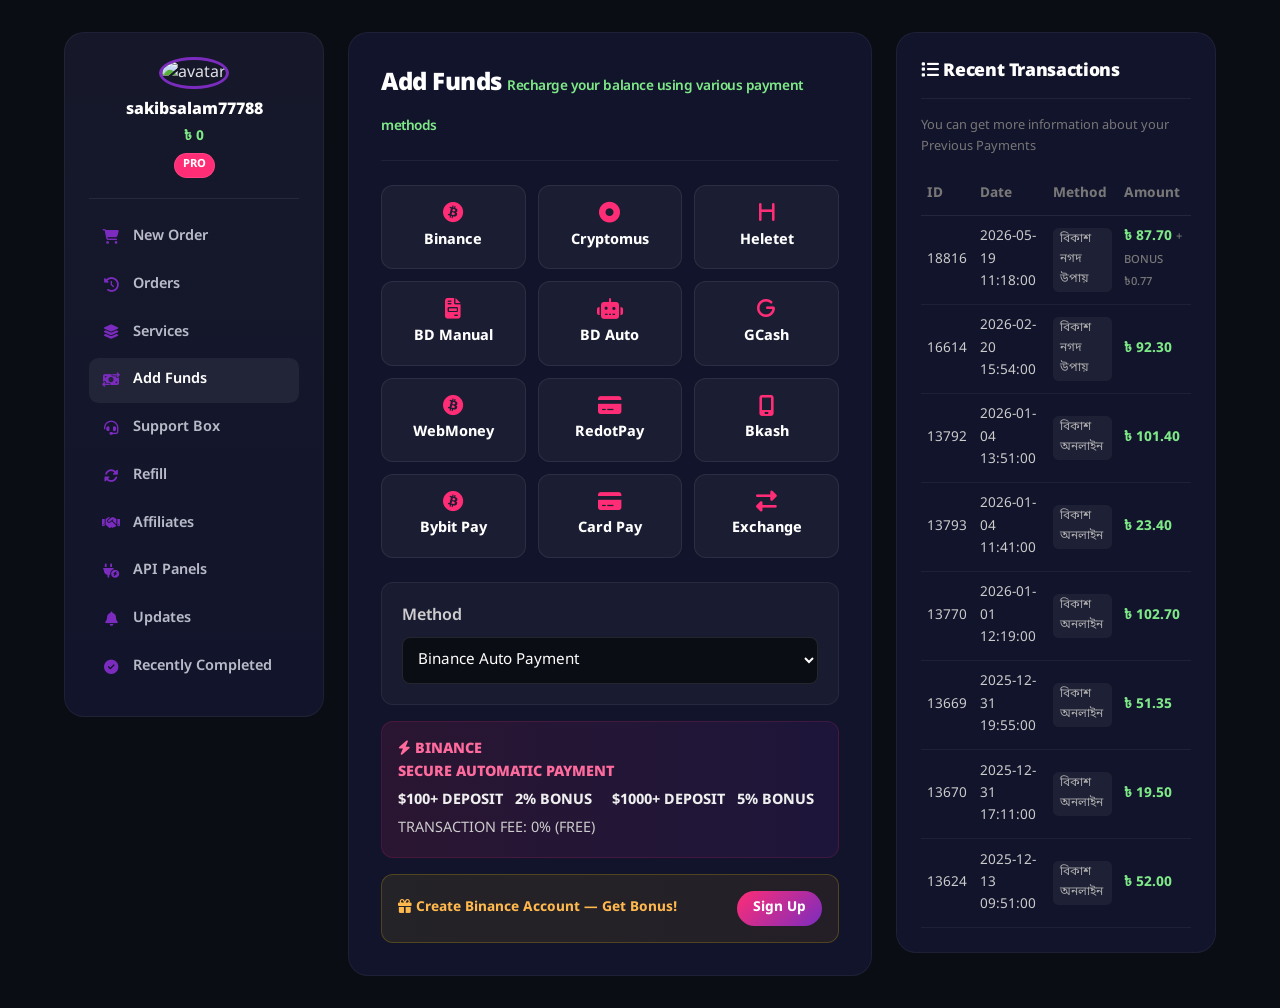
==== add-funds.html @ 5276c5ed "Add files via upload" ====
<!DOCTYPE html>
<html lang="bn">
<head>
<meta charset="UTF-8">
<meta name="viewport" content="width=device-width, initial-scale=1.0">
<title>Add Funds — সোশ্যাল বুস্ট</title>
<link rel="stylesheet" href="style.css">
<link href="https://fonts.googleapis.com/css2?family=Noto+Sans+Bengali:wght@300;400;600;800;900&family=Inter:wght@300;500;700;900&display=swap" rel="stylesheet">
<link rel="stylesheet" href="https://cdnjs.cloudflare.com/ajax/libs/font-awesome/6.5.1/css/all.min.css">
<style>
.dashboard-layout { display: grid; grid-template-columns: 260px 1fr 320px; gap: 1.5rem; max-width: 1400px; margin: 0 auto; padding: 2rem 5%; background: #0b0d14; min-height: 100vh; color: #e0e0e8; font-family: 'Noto Sans Bengali', 'Inter', sans-serif; }
.sidebar { background: linear-gradient(180deg, #16182a, #12142b); border-radius: 1.25rem; padding: 1.5rem; border: 1px solid rgba(255,255,255,0.05); height: fit-content; }
.profile-card { text-align: center; padding-bottom: 1.25rem; border-bottom: 1px solid rgba(255,255,255,0.08); margin-bottom: 1rem; }
.profile-card img { width: 72px; height: 72px; border-radius: 50%; border: 3px solid #7b2cbf; object-fit: cover; margin-bottom: 0.5rem; }
.profile-card h3 { font-weight: 800; color: #fff; margin-bottom: 0.15rem; font-size: 1rem; }
.profile-card .balance { color: #7ee787; font-weight: 700; font-size: 0.85rem; }
.profile-card .badge { display: inline-block; background: #ff2d75; color: #fff; font-size: 0.7rem; padding: 0.15rem 0.5rem; border-radius: 999px; font-weight: 700; margin-top: 0.25rem; }
.sidebar nav ul { list-style: none; }
.sidebar nav li { margin-bottom: 0.2rem; }
.sidebar nav a { display: flex; align-items: center; gap: 0.75rem; padding: 0.65rem 0.75rem; color: #b8bac8; text-decoration: none; border-radius: 0.6rem; font-weight: 600; font-size: 0.9rem; transition: background 0.2s, color 0.2s; }
.sidebar nav a:hover, .sidebar nav a.active { background: rgba(255,255,255,0.06); color: #fff; }
.sidebar nav a i { width: 20px; text-align: center; color: #7b2cbf; }
.main-area { background: #12142b; border-radius: 1.25rem; padding: 2rem; border: 1px solid rgba(255,255,255,0.05); }
.main-area header { display: flex; align-items: center; justify-content: space-between; margin-bottom: 1.5rem; border-bottom: 1px solid rgba(255,255,255,0.06); padding-bottom: 1rem; }
.main-area header h1 { font-size: 1.5rem; font-weight: 900; color: #fff; letter-spacing: -0.02em; }
.main-area header span { color: #7ee787; font-size: 0.85rem; font-weight: 600; }
.pay-grid { display: grid; grid-template-columns: repeat(auto-fit, minmax(140px, 1fr)); gap: 0.75rem; }
.pay-btn { background: rgba(255,255,255,0.04); border: 1px solid rgba(255,255,255,0.08); border-radius: 0.75rem; padding: 1rem; text-align: center; color: #fff; text-decoration: none; font-weight: 700; font-size: 0.9rem; transition: background 0.15s, transform 0.15s; }
.pay-btn:hover { background: rgba(255,255,255,0.1); transform: translateY(-2px); border-color: rgba(255,255,255,0.15); }
.pay-btn i { font-size: 1.3rem; display: block; margin-bottom: 0.35rem; color: #ff2d75; }
.method-box { margin-top: 1.5rem; background: rgba(255,255,255,0.03); border: 1px solid rgba(255,255,255,0.06); border-radius: 0.75rem; padding: 1.25rem; }
.method-box label { color: #ccc; font-weight: 600; display: block; margin-bottom: 0.5rem; }
.method-box select { width: 100%; padding: 0.7rem; border-radius: 0.5rem; background: #0b0d14; border: 1px solid rgba(255,255,255,0.1); color: #fff; font-family: inherit; font-size: 0.95rem; }
.instructions { margin-top: 1rem; padding: 1rem; background: linear-gradient(90deg, rgba(255,45,117,0.1), rgba(123,44,191,0.1)); border: 1px solid rgba(255,45,117,0.15); border-radius: 0.75rem; color: #eee; font-size: 0.9rem; }
.instructions h4 { color: #ff6b9d; font-weight: 800; margin-bottom: 0.25rem; }
.bonus-box { margin-top: 1rem; padding: 1rem; background: linear-gradient(90deg, rgba(255,215,0,0.08), rgba(255,165,0,0.08)); border: 1px solid rgba(255,215,0,0.2); border-radius: 0.75rem; display: flex; align-items: center; justify-content: space-between; }
.bonus-box span { color: #ffb84d; font-weight: 700; font-size: 0.85rem; }
.bonus-box a { color: #fff; text-decoration: none; font-weight: 700; font-size: 0.85rem; background: linear-gradient(135deg, #ff2d75, #7b2cbf); padding: 0.4rem 1rem; border-radius: 999px; }
.right-panel { background: #12142b; border-radius: 1.25rem; padding: 1.5rem; border: 1px solid rgba(255,255,255,0.05); height: fit-content; }
.right-panel h3 { font-size: 1.1rem; font-weight: 900; color: #fff; margin-bottom: 1rem; letter-spacing: -0.02em; border-bottom: 1px solid rgba(255,255,255,0.06); padding-bottom: 0.75rem; }
.tx-table { width: 100%; border-collapse: collapse; font-size: 0.85rem; color: #ccc; }
.tx-table th { text-align: left; padding: 0.6rem 0.4rem; color: #777; font-weight: 700; border-bottom: 1px solid rgba(255,255,255,0.08); }
.tx-table td { padding: 0.65rem 0.4rem; border-bottom: 1px solid rgba(255,255,255,0.05); }
.tx-table .amount { color: #7ee787; font-weight: 700; }
.tx-table .method-tag { display: inline-block; background: rgba(255,255,255,0.05); padding: 0.15rem 0.4rem; border-radius: 0.35rem; font-size: 0.75rem; color: #aaa; }
@media (max-width: 1100px) { .dashboard-layout { grid-template-columns: 1fr; } .right-panel { order: -1; } }
</style>
</head>
<body>

<div class="dashboard-layout">

  <!-- Sidebar -->
  <aside class="sidebar">
    <div class="profile-card">
      <img src="https://images.unsplash.com/photo-1535713875002-d1d0cf377fde?auto=format&fit=crop&w=200&q=80" alt="avatar">
      <h3>sakibsalam77788</h3>
      <div class="balance">৳ 0</div>
      <span class="badge">PRO</span>
    </div>
    <nav>
      <ul>
        <li><a href="#"><i class="fa-solid fa-cart-shopping"></i> New Order</a></li>
        <li><a href="#"><i class="fa-solid fa-clock-rotate-left"></i> Orders</a></li>
        <li><a href="#"><i class="fa-solid fa-layer-group"></i> Services</a></li>
        <li><a href="#" class="active"><i class="fa-solid fa-money-bill-transfer"></i> Add Funds</a></li>
        <li><a href="#"><i class="fa-solid fa-headset"></i> Support Box</a></li>
        <li><a href="#"><i class="fa-solid fa-rotate"></i> Refill</a></li>
        <li><a href="#"><i class="fa-solid fa-handshake"></i> Affiliates</a></li>
        <li><a href="#"><i class="fa-solid fa-plug-circle-bolt"></i> API Panels</a></li>
        <li><a href="#"><i class="fa-solid fa-bell"></i> Updates</a></li>
        <li><a href="#"><i class="fa-solid fa-check-circle"></i> Recently Completed</a></li>
      </ul>
    </nav>
  </aside>

  <!-- Main -->
  <main class="main-area">
    <header>
      <h1>Add Funds <span>Recharge your balance using various payment methods</span></h1>
    </header>

    <div class="pay-grid">
      <a href="#" class="pay-btn"><i class="fa-brands fa-bitcoin"></i> Binance</a>
      <a href="#" class="pay-btn"><i class="fa-solid fa-circle-dot"></i> Cryptomus</a>
      <a href="#" class="pay-btn"><i class="fa-solid fa-h"></i> Heletet</a>
      <a href="#" class="pay-btn"><i class="fa-solid fa-file-invoice"></i> BD Manual</a>
      <a href="#" class="pay-btn"><i class="fa-solid fa-robot"></i> BD Auto</a>
      <a href="#" class="pay-btn"><i class="fa-solid fa-g"></i> GCash</a>
      <a href="#" class="pay-btn"><i class="fa-brands fa-bitcoin"></i> WebMoney</a>
      <a href="#" class="pay-btn"><i class="fa-solid fa-credit-card"></i> RedotPay</a>
      <a href="#" class="pay-btn"><i class="fa-solid fa-mobile-screen"></i> Bkash</a>
      <a href="#" class="pay-btn"><i class="fa-brands fa-bitcoin"></i> Bybit Pay</a>
      <a href="#" class="pay-btn"><i class="fa-solid fa-credit-card"></i> Card Pay</a>
      <a href="#" class="pay-btn"><i class="fa-solid fa-exchange-alt"></i> Exchange</a>
    </div>

    <div class="method-box">
      <label for="payMethod">Method</label>
      <select id="payMethod">
        <option>Binance Auto Payment</option>
        <option>Bkash Manual</option>
        <option>Card Pay</option>
        <option>WebMoney</option>
      </select>
    </div>

    <div class="instructions">
      <h4><i class="fa-solid fa-bolt"></i> BINANCE<br>SECURE AUTOMATIC PAYMENT</h4>
      <p><strong>$100+ DEPOSIT</strong> &nbsp; <strong>2% BONUS</strong> &nbsp; &nbsp; <strong>$1000+ DEPOSIT</strong> &nbsp; <strong>5% BONUS</strong></p>
      <p style="margin-top:0.25rem; color:#ccc;">TRANSACTION FEE: 0% (FREE)</p>
    </div>

    <div class="bonus-box">
      <span><i class="fa-solid fa-gift"></i> Create Binance Account — Get Bonus!</span>
      <a href="#">Sign Up</a>
    </div>
  </main>

  <!-- Right -->
  <aside class="right-panel">
    <h3><i class="fa-solid fa-list"></i> Recent Transactions</h3>
    <p style="font-size:0.8rem; color:#777; margin-bottom:1rem;">You can get more information about your Previous Payments</p>

    <table class="tx-table">
      <thead><tr><th>ID</th><th>Date</th><th>Method</th><th>Amount</th></tr></thead>
      <tbody>
        <tr><td>18816</td><td>2026-05-19 11:18:00</td><td><span class="method-tag">বিকাশ নগদ উপায়</span></td><td class="amount">৳ 87.70 <span style="font-size:0.7rem;color:#777;font-weight:500;">+ BONUS ৳0.77</span></td></tr>
        <tr><td>16614</td><td>2026-02-20 15:54:00</td><td><span class="method-tag">বিকাশ নগদ উপায়</span></td><td class="amount">৳ 92.30</td></tr>
        <tr><td>13792</td><td>2026-01-04 13:51:00</td><td><span class="method-tag">বিকাশ অনলাইন</span></td><td class="amount">৳ 101.40</td></tr>
        <tr><td>13793</td><td>2026-01-04 11:41:00</td><td><span class="method-tag">বিকাশ অনলাইন</span></td><td class="amount">৳ 23.40</td></tr>
        <tr><td>13770</td><td>2026-01-01 12:19:00</td><td><span class="method-tag">বিকাশ অনলাইন</span></td><td class="amount">৳ 102.70</td></tr>
        <tr><td>13669</td><td>2025-12-31 19:55:00</td><td><span class="method-tag">বিকাশ অনলাইন</span></td><td class="amount">৳ 51.35</td></tr>
        <tr><td>13670</td><td>2025-12-31 17:11:00</td><td><span class="method-tag">বিকাশ অনলাইন</span></td><td class="amount">৳ 19.50</td></tr>
        <tr><td>13624</td><td>2025-12-13 09:51:00</td><td><span class="method-tag">বিকাশ অনলাইন</span></td><td class="amount">৳ 52.00</td></tr>
      </tbody>
    </table>
  </aside>

</div>

</body>
</html>
---- style.css ----
* { margin: 0; padding: 0; box-sizing: border-box; }
body { font-family: 'Noto Sans Bengali', 'Inter', sans-serif; background: #f6f8fb; color: #1a1b2e; line-height: 1.65; }

/* Top Bar */
.top-bar { background: linear-gradient(90deg, #1a0b2e, #3d1a6e); color: #fff; padding: 0.45rem 5%; font-size: 0.85rem; }
.container-top { max-width: 1200px; margin: 0 auto; display: flex; gap: 2rem; justify-content: center; flex-wrap: wrap; }
.top-bar span { display: inline-flex; align-items: center; gap: 0.4rem; opacity: 0.92; }

/* Navbar */
.navbar { display: flex; align-items: center; justify-content: space-between; padding: 1rem 5%; background: rgba(255,255,255,0.92); backdrop-filter: blur(14px); position: sticky; top: 0; z-index: 100; border-bottom: 1px solid #ececf5; }
.logo { font-size: 1.35rem; font-weight: 900; color: #1a0b2e; text-decoration: none; letter-spacing: -0.03em; display: flex; align-items: center; gap: 0.5rem; }
.logo i { color: #7b2cbf; }
.nav-links a { color: #3a3b4e; text-decoration: none; margin-left: 1.2rem; font-weight: 600; font-size: 0.9rem; transition: color 0.2s; }
.nav-links a:hover { color: #7b2cbf; }
.btn-nav { padding: 0.35rem 1rem; background: linear-gradient(135deg, #7b2cbf, #ff2d75); color: #fff; border-radius: 999px; font-weight: 700; }
.btn-nav:hover { color: #fff; opacity: 0.92; }
.btn-nav-admin { padding: 0.35rem 1rem; border: 2px solid #1a0b2e; color: #1a0b2e; border-radius: 999px; font-weight: 700; }

/* Hero */
.hero { position: relative; overflow: hidden; padding: 7rem 5% 5rem; text-align: center; background: linear-gradient(135deg, #f6f3ff 0%, #fff 60%, #fff0f5 100%); }
.hero-bg { position: absolute; inset: 0; background: radial-gradient(circle at 70% 20%, #e6d6ff 0%, #fff0f5 50%, #fff 80%); z-index: 0; }
.hero-content { position: relative; z-index: 1; max-width: 900px; margin: 0 auto; }
.hero h1 { font-size: 3.2rem; font-weight: 900; line-height: 1.1; margin-bottom: 1rem; letter-spacing: -0.04em; color: #1a0b2e; }
.hero h1 span { background: linear-gradient(135deg, #ff2d75, #7b2cbf); -webkit-background-clip: text; -webkit-text-fill-color: transparent; }
.hero-sub { font-size: 1.15rem; color: #5a5b6e; margin-bottom: 2rem; max-width: 640px; margin-left: auto; margin-right: auto; }
.hero-cta { display: flex; gap: 1rem; justify-content: center; flex-wrap: wrap; }
.btn-primary { display: inline-block; padding: 0.9rem 2.4rem; background: linear-gradient(135deg, #ff2d75, #7b2cbf); color: #fff; text-decoration: none; border-radius: 999px; font-weight: 800; box-shadow: 0 12px 30px rgba(123,44,191,0.3); transition: transform 0.15s, box-shadow 0.2s; }
.btn-primary:hover { transform: translateY(-2px); box-shadow: 0 18px 45px rgba(123,44,191,0.35); }
.btn-outline { display: inline-block; padding: 0.85rem 2.2rem; background: #fff; color: #1a0b2e; border: 2px solid #e6d6ff; text-decoration: none; border-radius: 999px; font-weight: 800; transition: border-color 0.2s, background 0.2s; }
.btn-outline:hover { border-color: #7b2cbf; background: #faf5ff; }
.hero-stats { display: flex; justify-content: center; gap: 2.5rem; margin-top: 3rem; flex-wrap: wrap; }
.hero-stats div { text-align: center; }
.hero-stats strong { display: block; font-size: 1.8rem; color: #1a0b2e; }
.hero-stats span { font-size: 0.85rem; color: #777788; }

/* Container */
.container { max-width: 1100px; margin: 0 auto; padding: 3rem 5%; }

/* Stats */
.stats-section { margin-top: -2rem; position: relative; z-index: 2; }
.stats-section .cards { display: grid; grid-template-columns: repeat(auto-fit, minmax(220px, 1fr)); gap: 1.25rem; }
.stat-card { background: #fff; border: 1px solid #ececf5; border-radius: 1.1rem; padding: 2rem 1.5rem; text-align: center; box-shadow: 0 8px 25px rgba(0,0,0,0.04); transition: transform 0.15s, box-shadow 0.2s; }
.stat-card:hover { transform: translateY(-4px); box-shadow: 0 14px 35px rgba(0,0,0,0.08); }
.stat-card i { font-size: 1.8rem; color: #7b2cbf; margin-bottom: 0.75rem; }
.stat-card h3 { font-size: 1rem; font-weight: 700; color: #1a0b2e; }
.stat-card .price { font-size: 1.8rem; font-weight: 900; color: #ff2d75; margin: 0.25rem 0; letter-spacing: -0.03em; }
.stat-card p { font-size: 0.85rem; color: #777788; }

/* Section Header */
.section-header { text-align: center; margin-bottom: 2.5rem; }
.section-header h2 { font-size: 2.2rem; font-weight: 900; color: #1a0b2e; letter-spacing: -0.03em; margin-bottom: 0.3rem; }
.section-header p { color: #777788; font-size: 1rem; }

/* Service Grid */
.service-grid { display: grid; grid-template-columns: repeat(auto-fit, minmax(240px, 1fr)); gap: 1.25rem; }
.service-card { display: flex; flex-direction: column; background: #fff; border: 1px solid #ececf5; border-radius: 1rem; padding: 2rem 1.5rem; text-decoration: none; color: inherit; box-shadow: 0 6px 20px rgba(0,0,0,0.03); transition: transform 0.15s, box-shadow 0.2s, border-color 0.2s; }
.service-card:hover { transform: translateY(-5px); box-shadow: 0 16px 40px rgba(0,0,0,0.08); border-color: #d6c6f0; }
.service-card i { font-size: 2.2rem; margin-bottom: 0.75rem; }
.service-card.tiktok i { color: #1a0b2e; }
.service-card.facebook i { color: #1877f2; }
.service-card.youtube i { color: #ff0000; }
.service-card.instagram i { color: #e1306c; }
.service-card h3 { font-size: 1.2rem; font-weight: 800; color: #1a0b2e; margin-bottom: 0.25rem; }
.service-card p { font-size: 0.9rem; color: #777788; margin-bottom: 0.75rem; }
.service-card .tag { display: inline-block; padding: 0.35rem 0.8rem; background: linear-gradient(135deg, #f6f3ff, #fff0f5); border: 1px solid #ececf5; border-radius: 999px; font-size: 0.8rem; font-weight: 700; color: #7b2cbf; }

/* How Section */
.how-section { padding: 4rem 5%; }
.how-section.alt { background: linear-gradient(180deg, #fff, #f6f3ff); border-radius: 1.5rem; border: 1px solid #ececf5; }
.steps { display: grid; grid-template-columns: repeat(auto-fit, minmax(220px, 1fr)); gap: 1.5rem; margin-top: 2rem; }
.step { background: #fff; border: 1px solid #ececf5; border-radius: 1rem; padding: 1.75rem; box-shadow: 0 6px 20px rgba(0,0,0,0.03); }
.step-num { width: 36px; height: 36px; border-radius: 50%; background: linear-gradient(135deg, #7b2cbf, #ff2d75); color: #fff; display: flex; align-items: center; justify-content: center; font-weight: 900; font-size: 0.9rem; margin-bottom: 0.75rem; }
.step h4 { font-weight: 700; margin-bottom: 0.35rem; color: #1a0b2e; }
.step p { font-size: 0.9rem; color: #777788; }

/* Trust */
.trust-section { padding: 4rem 5%; text-align: center; background: linear-gradient(135deg, #1a0b2e, #3d1a6e); border-radius: 1.5rem; color: #fff; }
.trust-section h2 { font-size: 2rem; font-weight: 900; letter-spacing: -0.03em; margin-bottom: 0.5rem; }
.trust-section p { color: #ccc; max-width: 640px; margin: 0 auto 2rem; }
.trust-badges { display: flex; justify-content: center; gap: 1rem; flex-wrap: wrap; }
.badge { padding: 0.75rem 1.25rem; background: rgba(255,255,255,0.08); border: 1px solid rgba(255,255,255,0.1); border-radius: 999px; font-size: 0.85rem; font-weight: 700; display: inline-flex; align-items: center; gap: 0.4rem; }
.badge i { color: #ffb84d; }

/* Detailed Services */
.service-detail { margin-bottom: 3rem; }
.service-detail h2 { font-size: 1.8rem; font-weight: 900; margin-bottom: 0.3rem; color: #1a0b2e; }
.service-detail p { color: #777788; margin-bottom: 1.5rem; }
.alt-bg { background: linear-gradient(180deg, #fff, #f6f3ff); border-radius: 1.5rem; padding: 2.5rem; border: 1px solid #ececf5; }

.cards { display: grid; grid-template-columns: repeat(auto-fit, minmax(240px, 1fr)); gap: 1.25rem; }
.card { background: #fff; border: 1px solid #ececf5; border-radius: 1rem; padding: 1.75rem; box-shadow: 0 6px 20px rgba(0,0,0,0.03); transition: transform 0.15s, border-color 0.15s, box-shadow 0.2s; }
.card:hover { transform: translateY(-4px); border-color: #d6c6f0; box-shadow: 0 14px 40px rgba(0,0,0,0.08); }
.card h3 { font-size: 1.15rem; font-weight: 700; margin-bottom: 0.75rem; color: #1a0b2e; }
.price { font-size: 1.35rem; font-weight: 800; color: #ff2d75; margin-bottom: 1rem; letter-spacing: -0.02em; }
.price span { color: #7b2cbf; }
.card ul { list-style: none; margin-bottom: 1.25rem; color: #5a5b6e; font-size: 0.9rem; }
.card ul li { margin-bottom: 0.35rem; position: relative; padding-left: 1.1rem; }
.card ul li::before { content: "✓"; position: absolute; left: 0; color: #7ee787; font-weight: 700; }
.card .btn { display: inline-block; padding: 0.6rem 1.4rem; background: linear-gradient(135deg, #7b2cbf, #ff2d75); color: #fff; text-decoration: none; border-radius: 0.6rem; font-weight: 700; transition: opacity 0.2s; }
.card .btn:hover { opacity: 0.92; }

/* Order Section */
.order-section { background: linear-gradient(180deg, #fff, #f6f3ff); border: 1px solid #ececf5; border-radius: 1.5rem; padding: 3rem; text-align: center; }
.order-section h2 { font-size: 2rem; font-weight: 900; margin-bottom: 0.5rem; letter-spacing: -0.02em; color: #1a0b2e; }
.order-section p { color: #777788; margin-bottom: 2rem; }
.pay-card { background: #fff; border: 1px solid #ececf5; border-radius: 0.9rem; padding: 1.25rem; text-align: center; }
.pay-card h3 { font-weight: 700; margin-bottom: 0.25rem; color: #1a0b2e; }
.pay-card p { color: #7b2cbf; font-weight: 800; font-size: 1.15rem; margin: 0; }
.pay-card .note { font-size: 0.8rem; color: #777788; margin-top: 0.25rem; }
.order-form { background: #fff; border: 1px solid #ececf5; border-radius: 1rem; padding: 1.5rem; max-width: 520px; margin: 2rem auto 0; text-align: left; }
.order-form h3 { margin-bottom: 1rem; font-size: 1.2rem; color: #1a0b2e; text-align: center; }
.order-form input, .order-form select, .order-form textarea { width: 100%; padding: 0.7rem 1rem; margin-bottom: 0.75rem; border-radius: 0.5rem; border: 1px solid #ececf5; background: #fff; color: #1a0b2e; font-family: inherit; font-size: 0.95rem; outline: none; transition: border-color 0.2s; }
.order-form input:focus, .order-form select:focus, .order-form textarea:focus { border-color: #7b2cbf; }
.order-form input::placeholder, .order-form textarea::placeholder { color: #999; }
.order-form button { width: 100%; padding: 0.9rem; border: none; border-radius: 0.6rem; background: linear-gradient(135deg, #ff2d75, #7b2cbf); color: #fff; font-weight: 800; font-family: inherit; font-size: 1rem; cursor: pointer; transition: opacity 0.15s, transform 0.1s; }
.order-form button:hover { opacity: 0.92; transform: translateY(-1px); }

/* Footer */
footer { background: #1a0b2e; color: #fff; padding: 3rem 5% 1.5rem; margin-top: 4rem; }
.footer-top { max-width: 1100px; margin: 0 auto; display: flex; align-items: center; justify-content: space-between; flex-wrap: wrap; gap: 1rem; margin-bottom: 2rem; }
.footer-brand { font-size: 1.4rem; font-weight: 900; display: flex; align-items: center; gap: 0.5rem; }
.footer-brand i { color: #ff2d75; }
.footer-links a { color: #ccc; text-decoration: none; margin-left: 1.2rem; font-weight: 600; font-size: 0.85rem; transition: color 0.2s; }
.footer-links a:hover { color: #fff; }
.footer-bottom { max-width: 1100px; margin: 0 auto; border-top: 1px solid rgba(255,255,255,0.08); padding-top: 1.5rem; text-align: center; color: #888; font-size: 0.85rem; }

/* Auth */
.auth-body { min-height: 100vh; display: flex; align-items: center; justify-content: center; background: linear-gradient(135deg, #f6f3ff, #fff0f5); }
.auth-box { background: #fff; border: 1px solid #ececf5; border-radius: 1.25rem; padding: 2.5rem; width: 100%; max-width: 420px; box-shadow: 0 20px 60px rgba(0,0,0,0.08); }
.auth-box h2 { margin-bottom: 1.25rem; font-size: 1.5rem; text-align: center; color: #1a0b2e; }
.auth-box input { width: 100%; padding: 0.75rem 1rem; margin-bottom: 0.75rem; border-radius: 0.5rem; border: 1px solid #ececf5; background: #f6f8fb; color: #1a0b2e; font-family: inherit; font-size: 0.95rem; outline: none; transition: border-color 0.2s; }
.auth-box input:focus { border-color: #7b2cbf; background: #fff; }
.auth-box button { width: 100%; padding: 0.85rem; border: none; border-radius: 0.5rem; background: linear-gradient(135deg, #ff2d75, #7b2cbf); color: #fff; font-weight: 800; font-family: inherit; font-size: 1rem; cursor: pointer; transition: opacity 0.15s; }
.auth-box button:hover { opacity: 0.92; }
.auth-link { text-align: center; margin-top: 1rem; font-size: 0.9rem; color: #777788; }
.auth-link a { color: #7b2cbf; text-decoration: none; font-weight: 700; }
.auth-link a:hover { text-decoration: underline; }

/* Responsive */
@media (max-width: 768px) {
  .hero h1 { font-size: 2.2rem; }
  .nav-links a { margin-left: 0.7rem; font-size: 0.8rem; }
  .hero-stats { gap: 1.5rem; }
  .footer-top { flex-direction: column; align-items: flex-start; }
}
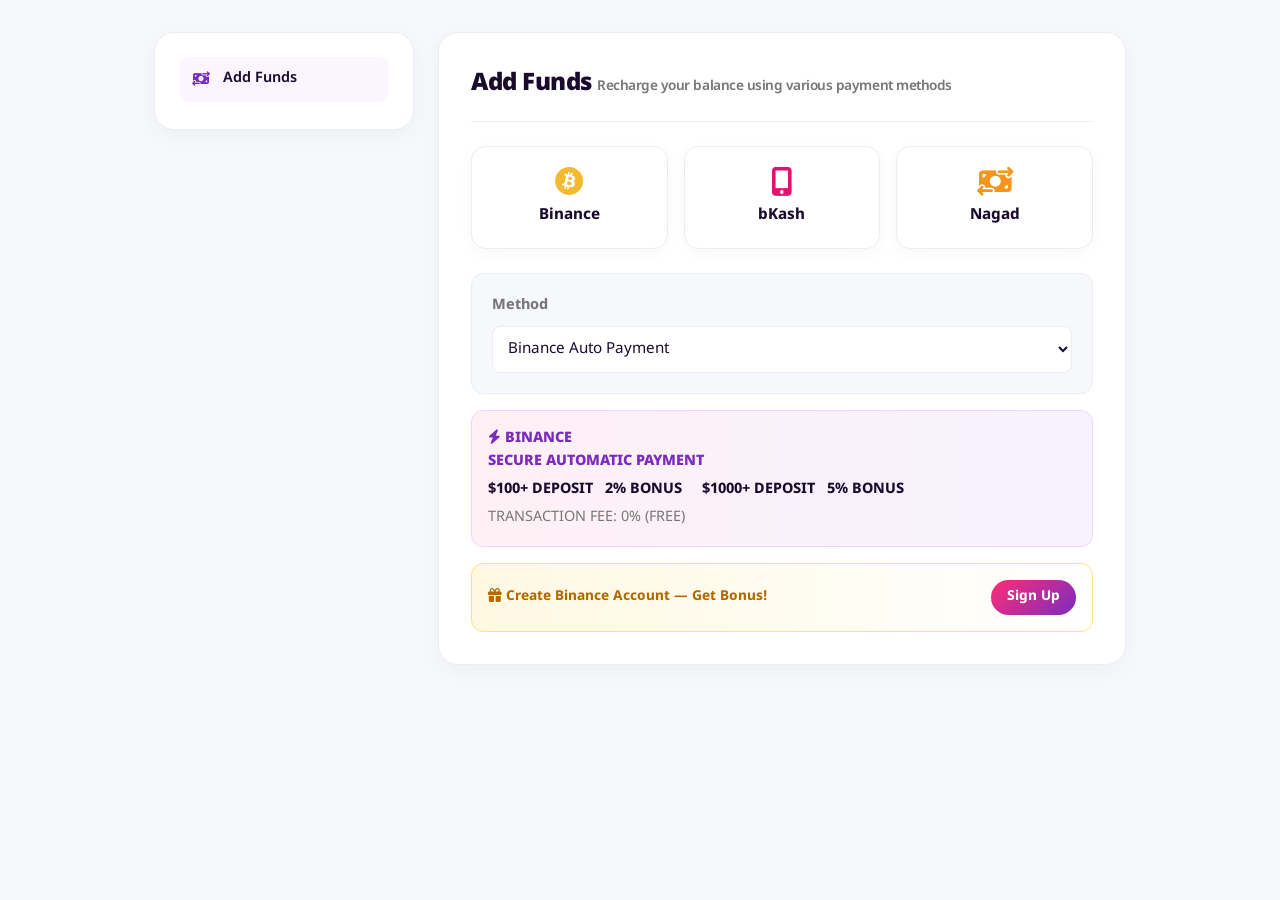
==== commit 352e3cf7: "Add files via upload" ====
--- a/add-funds.html
+++ b/add-funds.html
@@ -8,42 +8,39 @@
 <link href="https://fonts.googleapis.com/css2?family=Noto+Sans+Bengali:wght@300;400;600;800;900&family=Inter:wght@300;500;700;900&display=swap" rel="stylesheet">
 <link rel="stylesheet" href="https://cdnjs.cloudflare.com/ajax/libs/font-awesome/6.5.1/css/all.min.css">
 <style>
-.dashboard-layout { display: grid; grid-template-columns: 260px 1fr 320px; gap: 1.5rem; max-width: 1400px; margin: 0 auto; padding: 2rem 5%; background: #0b0d14; min-height: 100vh; color: #e0e0e8; font-family: 'Noto Sans Bengali', 'Inter', sans-serif; }
-.sidebar { background: linear-gradient(180deg, #16182a, #12142b); border-radius: 1.25rem; padding: 1.5rem; border: 1px solid rgba(255,255,255,0.05); height: fit-content; }
-.profile-card { text-align: center; padding-bottom: 1.25rem; border-bottom: 1px solid rgba(255,255,255,0.08); margin-bottom: 1rem; }
+body { background: #f6f8fb; color: #1a0b2e; font-family: 'Noto Sans Bengali', 'Inter', sans-serif; }
+.dashboard-layout { display: grid; grid-template-columns: 260px 1fr; gap: 1.5rem; max-width: 1100px; margin: 0 auto; padding: 2rem 5%; }
+.sidebar { background: #fff; border-radius: 1.25rem; padding: 1.5rem; border: 1px solid #ececf5; box-shadow: 0 6px 25px rgba(0,0,0,0.04); height: fit-content; }
+.profile-card { text-align: center; padding-bottom: 1.25rem; border-bottom: 1px solid #ececf5; margin-bottom: 1rem; }
 .profile-card img { width: 72px; height: 72px; border-radius: 50%; border: 3px solid #7b2cbf; object-fit: cover; margin-bottom: 0.5rem; }
-.profile-card h3 { font-weight: 800; color: #fff; margin-bottom: 0.15rem; font-size: 1rem; }
-.profile-card .balance { color: #7ee787; font-weight: 700; font-size: 0.85rem; }
+.profile-card h3 { font-weight: 800; color: #1a0b2e; margin-bottom: 0.15rem; font-size: 1rem; }
+.profile-card .balance { color: #777; font-weight: 700; font-size: 0.85rem; }
 .profile-card .badge { display: inline-block; background: #ff2d75; color: #fff; font-size: 0.7rem; padding: 0.15rem 0.5rem; border-radius: 999px; font-weight: 700; margin-top: 0.25rem; }
 .sidebar nav ul { list-style: none; }
 .sidebar nav li { margin-bottom: 0.2rem; }
-.sidebar nav a { display: flex; align-items: center; gap: 0.75rem; padding: 0.65rem 0.75rem; color: #b8bac8; text-decoration: none; border-radius: 0.6rem; font-weight: 600; font-size: 0.9rem; transition: background 0.2s, color 0.2s; }
-.sidebar nav a:hover, .sidebar nav a.active { background: rgba(255,255,255,0.06); color: #fff; }
+.sidebar nav a { display: flex; align-items: center; gap: 0.75rem; padding: 0.65rem 0.75rem; color: #3a3b4e; text-decoration: none; border-radius: 0.6rem; font-weight: 600; font-size: 0.9rem; transition: background 0.2s, color 0.2s; }
+.sidebar nav a:hover, .sidebar nav a.active { background: #faf5ff; color: #1a0b2e; }
 .sidebar nav a i { width: 20px; text-align: center; color: #7b2cbf; }
-.main-area { background: #12142b; border-radius: 1.25rem; padding: 2rem; border: 1px solid rgba(255,255,255,0.05); }
-.main-area header { display: flex; align-items: center; justify-content: space-between; margin-bottom: 1.5rem; border-bottom: 1px solid rgba(255,255,255,0.06); padding-bottom: 1rem; }
-.main-area header h1 { font-size: 1.5rem; font-weight: 900; color: #fff; letter-spacing: -0.02em; }
-.main-area header span { color: #7ee787; font-size: 0.85rem; font-weight: 600; }
-.pay-grid { display: grid; grid-template-columns: repeat(auto-fit, minmax(140px, 1fr)); gap: 0.75rem; }
-.pay-btn { background: rgba(255,255,255,0.04); border: 1px solid rgba(255,255,255,0.08); border-radius: 0.75rem; padding: 1rem; text-align: center; color: #fff; text-decoration: none; font-weight: 700; font-size: 0.9rem; transition: background 0.15s, transform 0.15s; }
-.pay-btn:hover { background: rgba(255,255,255,0.1); transform: translateY(-2px); border-color: rgba(255,255,255,0.15); }
-.pay-btn i { font-size: 1.3rem; display: block; margin-bottom: 0.35rem; color: #ff2d75; }
-.method-box { margin-top: 1.5rem; background: rgba(255,255,255,0.03); border: 1px solid rgba(255,255,255,0.06); border-radius: 0.75rem; padding: 1.25rem; }
-.method-box label { color: #ccc; font-weight: 600; display: block; margin-bottom: 0.5rem; }
-.method-box select { width: 100%; padding: 0.7rem; border-radius: 0.5rem; background: #0b0d14; border: 1px solid rgba(255,255,255,0.1); color: #fff; font-family: inherit; font-size: 0.95rem; }
-.instructions { margin-top: 1rem; padding: 1rem; background: linear-gradient(90deg, rgba(255,45,117,0.1), rgba(123,44,191,0.1)); border: 1px solid rgba(255,45,117,0.15); border-radius: 0.75rem; color: #eee; font-size: 0.9rem; }
-.instructions h4 { color: #ff6b9d; font-weight: 800; margin-bottom: 0.25rem; }
-.bonus-box { margin-top: 1rem; padding: 1rem; background: linear-gradient(90deg, rgba(255,215,0,0.08), rgba(255,165,0,0.08)); border: 1px solid rgba(255,215,0,0.2); border-radius: 0.75rem; display: flex; align-items: center; justify-content: space-between; }
-.bonus-box span { color: #ffb84d; font-weight: 700; font-size: 0.85rem; }
+
+.main-area { background: #fff; border-radius: 1.25rem; padding: 2rem; border: 1px solid #ececf5; box-shadow: 0 6px 25px rgba(0,0,0,0.04); }
+.main-area header { display: flex; align-items: center; justify-content: space-between; margin-bottom: 1.5rem; border-bottom: 1px solid #ececf5; padding-bottom: 1rem; }
+.main-area header h1 { font-size: 1.5rem; font-weight: 900; color: #1a0b2e; letter-spacing: -0.02em; }
+.main-area header span { color: #777; font-size: 0.85rem; font-weight: 600; }
+
+.pay-grid { display: grid; grid-template-columns: repeat(auto-fit, minmax(160px, 1fr)); gap: 1rem; }
+.pay-btn { background: #fff; border: 1.5px solid #ececf5; border-radius: 0.9rem; padding: 1.25rem; text-align: center; color: #1a0b2e; text-decoration: none; font-weight: 700; font-size: 0.95rem; transition: transform 0.15s, box-shadow 0.2s, border-color 0.2s; box-shadow: 0 4px 15px rgba(0,0,0,0.03); }
+.pay-btn:hover { transform: translateY(-3px); box-shadow: 0 12px 30px rgba(123,44,191,0.12); border-color: #d6c6f0; }
+.pay-btn i { font-size: 1.8rem; display: block; margin-bottom: 0.5rem; color: #ff2d75; }
+
+.method-box { margin-top: 1.5rem; background: #f6f8fb; border: 1px solid #ececf5; border-radius: 0.75rem; padding: 1.25rem; }
+.method-box label { color: #777; font-weight: 700; display: block; margin-bottom: 0.5rem; font-size: 0.9rem; }
+.method-box select { width: 100%; padding: 0.7rem; border-radius: 0.5rem; background: #fff; border: 1px solid #ececf5; color: #1a0b2e; font-family: inherit; font-size: 0.95rem; }
+.instructions { margin-top: 1rem; padding: 1rem; background: linear-gradient(90deg, #fff0f5, #f6f3ff); border: 1px solid #f0d6ff; border-radius: 0.75rem; color: #1a0b2e; font-size: 0.9rem; }
+.instructions h4 { color: #7b2cbf; font-weight: 800; margin-bottom: 0.25rem; }
+.bonus-box { margin-top: 1rem; padding: 1rem; background: linear-gradient(90deg, #fff8e1, #fff); border: 1px solid #ffe082; border-radius: 0.75rem; display: flex; align-items: center; justify-content: space-between; }
+.bonus-box span { color: #b26a00; font-weight: 700; font-size: 0.85rem; }
 .bonus-box a { color: #fff; text-decoration: none; font-weight: 700; font-size: 0.85rem; background: linear-gradient(135deg, #ff2d75, #7b2cbf); padding: 0.4rem 1rem; border-radius: 999px; }
-.right-panel { background: #12142b; border-radius: 1.25rem; padding: 1.5rem; border: 1px solid rgba(255,255,255,0.05); height: fit-content; }
-.right-panel h3 { font-size: 1.1rem; font-weight: 900; color: #fff; margin-bottom: 1rem; letter-spacing: -0.02em; border-bottom: 1px solid rgba(255,255,255,0.06); padding-bottom: 0.75rem; }
-.tx-table { width: 100%; border-collapse: collapse; font-size: 0.85rem; color: #ccc; }
-.tx-table th { text-align: left; padding: 0.6rem 0.4rem; color: #777; font-weight: 700; border-bottom: 1px solid rgba(255,255,255,0.08); }
-.tx-table td { padding: 0.65rem 0.4rem; border-bottom: 1px solid rgba(255,255,255,0.05); }
-.tx-table .amount { color: #7ee787; font-weight: 700; }
-.tx-table .method-tag { display: inline-block; background: rgba(255,255,255,0.05); padding: 0.15rem 0.4rem; border-radius: 0.35rem; font-size: 0.75rem; color: #aaa; }
-@media (max-width: 1100px) { .dashboard-layout { grid-template-columns: 1fr; } .right-panel { order: -1; } }
+@media (max-width: 900px) { .dashboard-layout { grid-template-columns: 1fr; } }
 </style>
 </head>
 <body>
@@ -52,24 +49,11 @@
 
   <!-- Sidebar -->
   <aside class="sidebar">
-    <div class="profile-card">
-      <img src="https://images.unsplash.com/photo-1535713875002-d1d0cf377fde?auto=format&fit=crop&w=200&q=80" alt="avatar">
-      <h3>sakibsalam77788</h3>
-      <div class="balance">৳ 0</div>
-      <span class="badge">PRO</span>
+    <div class="profile-card" style="border:none;padding-bottom:0;margin-bottom:0;">
     </div>
     <nav>
       <ul>
-        <li><a href="#"><i class="fa-solid fa-cart-shopping"></i> New Order</a></li>
-        <li><a href="#"><i class="fa-solid fa-clock-rotate-left"></i> Orders</a></li>
-        <li><a href="#"><i class="fa-solid fa-layer-group"></i> Services</a></li>
         <li><a href="#" class="active"><i class="fa-solid fa-money-bill-transfer"></i> Add Funds</a></li>
-        <li><a href="#"><i class="fa-solid fa-headset"></i> Support Box</a></li>
-        <li><a href="#"><i class="fa-solid fa-rotate"></i> Refill</a></li>
-        <li><a href="#"><i class="fa-solid fa-handshake"></i> Affiliates</a></li>
-        <li><a href="#"><i class="fa-solid fa-plug-circle-bolt"></i> API Panels</a></li>
-        <li><a href="#"><i class="fa-solid fa-bell"></i> Updates</a></li>
-        <li><a href="#"><i class="fa-solid fa-check-circle"></i> Recently Completed</a></li>
       </ul>
     </nav>
   </aside>
@@ -81,34 +65,24 @@
     </header>
 
     <div class="pay-grid">
-      <a href="#" class="pay-btn"><i class="fa-brands fa-bitcoin"></i> Binance</a>
-      <a href="#" class="pay-btn"><i class="fa-solid fa-circle-dot"></i> Cryptomus</a>
-      <a href="#" class="pay-btn"><i class="fa-solid fa-h"></i> Heletet</a>
-      <a href="#" class="pay-btn"><i class="fa-solid fa-file-invoice"></i> BD Manual</a>
-      <a href="#" class="pay-btn"><i class="fa-solid fa-robot"></i> BD Auto</a>
-      <a href="#" class="pay-btn"><i class="fa-solid fa-g"></i> GCash</a>
-      <a href="#" class="pay-btn"><i class="fa-brands fa-bitcoin"></i> WebMoney</a>
-      <a href="#" class="pay-btn"><i class="fa-solid fa-credit-card"></i> RedotPay</a>
-      <a href="#" class="pay-btn"><i class="fa-solid fa-mobile-screen"></i> Bkash</a>
-      <a href="#" class="pay-btn"><i class="fa-brands fa-bitcoin"></i> Bybit Pay</a>
-      <a href="#" class="pay-btn"><i class="fa-solid fa-credit-card"></i> Card Pay</a>
-      <a href="#" class="pay-btn"><i class="fa-solid fa-exchange-alt"></i> Exchange</a>
+      <a href="#" class="pay-btn"><i class="fa-brands fa-bitcoin" style="color:#f3ba2f;"></i> Binance</a>
+      <a href="#" class="pay-btn"><i class="fa-solid fa-mobile-screen-button" style="color:#e2136e;"></i> bKash</a>
+      <a href="#" class="pay-btn"><i class="fa-solid fa-money-bill-transfer" style="color:#f7941d;"></i> Nagad</a>
     </div>
 
     <div class="method-box">
       <label for="payMethod">Method</label>
       <select id="payMethod">
         <option>Binance Auto Payment</option>
-        <option>Bkash Manual</option>
-        <option>Card Pay</option>
-        <option>WebMoney</option>
+        <option>bKash Manual</option>
+        <option>Nagad Manual</option>
       </select>
     </div>
 
     <div class="instructions">
       <h4><i class="fa-solid fa-bolt"></i> BINANCE<br>SECURE AUTOMATIC PAYMENT</h4>
       <p><strong>$100+ DEPOSIT</strong> &nbsp; <strong>2% BONUS</strong> &nbsp; &nbsp; <strong>$1000+ DEPOSIT</strong> &nbsp; <strong>5% BONUS</strong></p>
-      <p style="margin-top:0.25rem; color:#ccc;">TRANSACTION FEE: 0% (FREE)</p>
+      <p style="margin-top:0.25rem; color:#777;">TRANSACTION FEE: 0% (FREE)</p>
     </div>
 
     <div class="bonus-box">
@@ -117,26 +91,6 @@
     </div>
   </main>
 
-  <!-- Right -->
-  <aside class="right-panel">
-    <h3><i class="fa-solid fa-list"></i> Recent Transactions</h3>
-    <p style="font-size:0.8rem; color:#777; margin-bottom:1rem;">You can get more information about your Previous Payments</p>
-
-    <table class="tx-table">
-      <thead><tr><th>ID</th><th>Date</th><th>Method</th><th>Amount</th></tr></thead>
-      <tbody>
-        <tr><td>18816</td><td>2026-05-19 11:18:00</td><td><span class="method-tag">বিকাশ নগদ উপায়</span></td><td class="amount">৳ 87.70 <span style="font-size:0.7rem;color:#777;font-weight:500;">+ BONUS ৳0.77</span></td></tr>
-        <tr><td>16614</td><td>2026-02-20 15:54:00</td><td><span class="method-tag">বিকাশ নগদ উপায়</span></td><td class="amount">৳ 92.30</td></tr>
-        <tr><td>13792</td><td>2026-01-04 13:51:00</td><td><span class="method-tag">বিকাশ অনলাইন</span></td><td class="amount">৳ 101.40</td></tr>
-        <tr><td>13793</td><td>2026-01-04 11:41:00</td><td><span class="method-tag">বিকাশ অনলাইন</span></td><td class="amount">৳ 23.40</td></tr>
-        <tr><td>13770</td><td>2026-01-01 12:19:00</td><td><span class="method-tag">বিকাশ অনলাইন</span></td><td class="amount">৳ 102.70</td></tr>
-        <tr><td>13669</td><td>2025-12-31 19:55:00</td><td><span class="method-tag">বিকাশ অনলাইন</span></td><td class="amount">৳ 51.35</td></tr>
-        <tr><td>13670</td><td>2025-12-31 17:11:00</td><td><span class="method-tag">বিকাশ অনলাইন</span></td><td class="amount">৳ 19.50</td></tr>
-        <tr><td>13624</td><td>2025-12-13 09:51:00</td><td><span class="method-tag">বিকাশ অনলাইন</span></td><td class="amount">৳ 52.00</td></tr>
-      </tbody>
-    </table>
-  </aside>
-
 </div>
 
 </body>
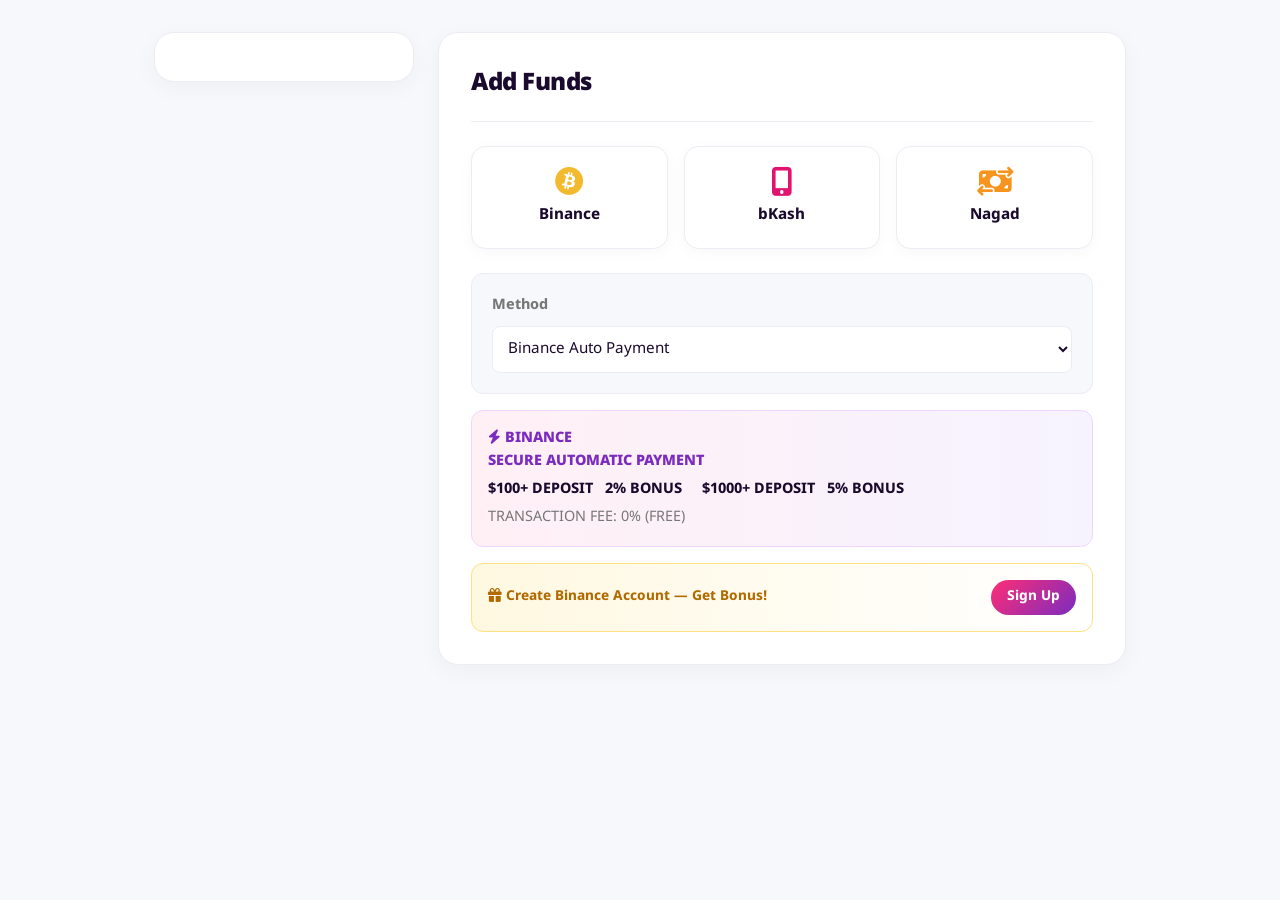
==== commit b927d376: "Update add-funds.html" ====
--- a/add-funds.html
+++ b/add-funds.html
@@ -53,7 +53,6 @@
     </div>
     <nav>
       <ul>
-        <li><a href="#" class="active"><i class="fa-solid fa-money-bill-transfer"></i> Add Funds</a></li>
       </ul>
     </nav>
   </aside>
@@ -61,7 +60,7 @@
   <!-- Main -->
   <main class="main-area">
     <header>
-      <h1>Add Funds <span>Recharge your balance using various payment methods</span></h1>
+      <h1>Add Funds </span></h1>
     </header>
 
     <div class="pay-grid">
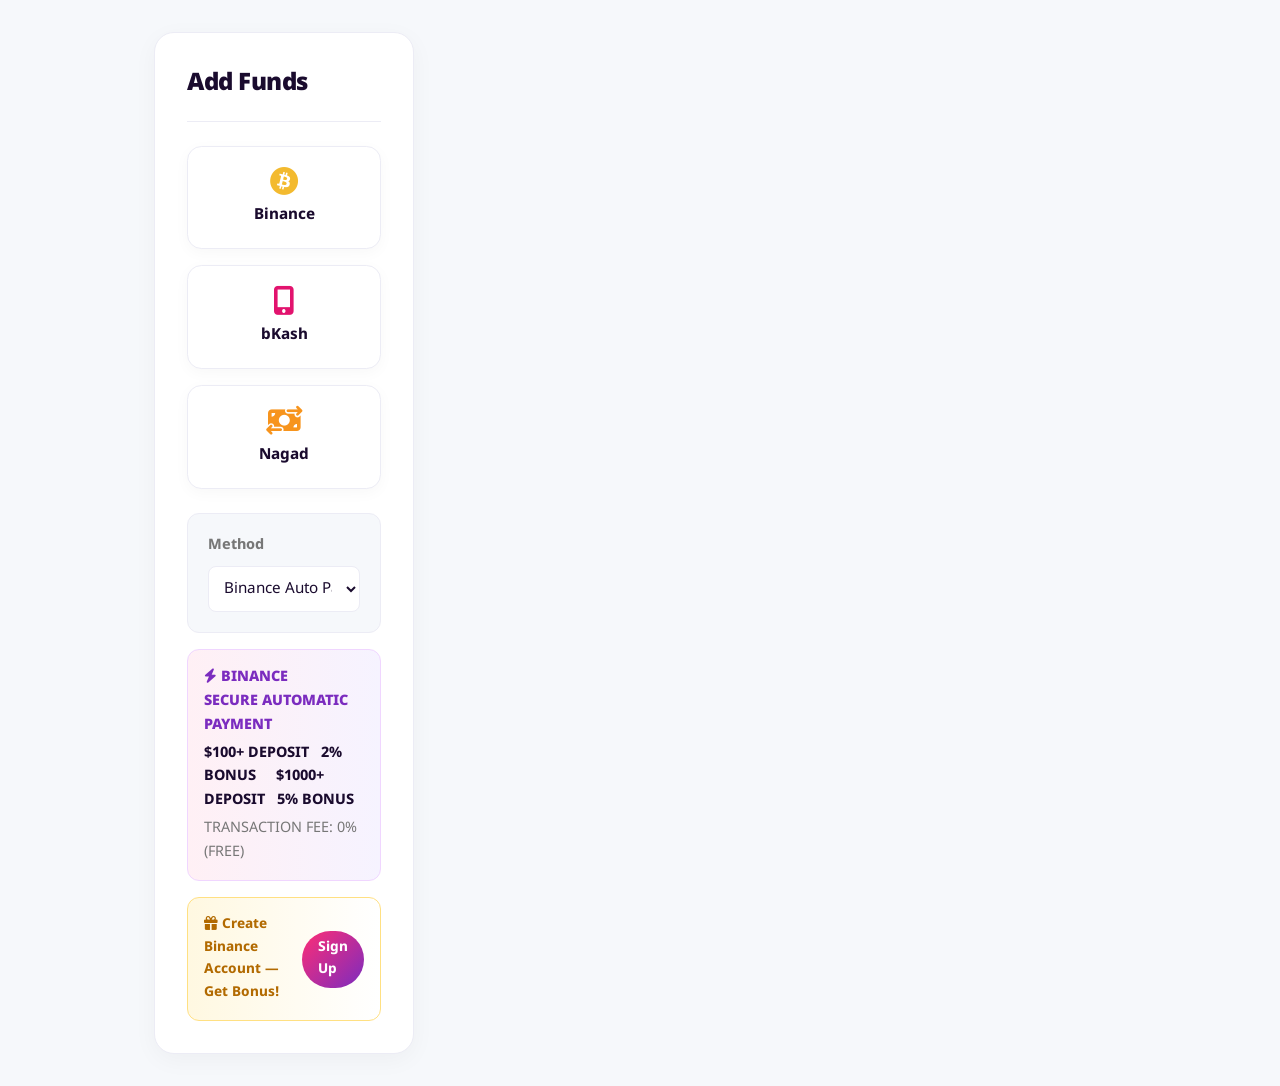
==== commit 6ca89fb3: "Update add-funds.html" ====
--- a/add-funds.html
+++ b/add-funds.html
@@ -47,16 +47,6 @@
 
 <div class="dashboard-layout">
 
-  <!-- Sidebar -->
-  <aside class="sidebar">
-    <div class="profile-card" style="border:none;padding-bottom:0;margin-bottom:0;">
-    </div>
-    <nav>
-      <ul>
-      </ul>
-    </nav>
-  </aside>
-
   <!-- Main -->
   <main class="main-area">
     <header>
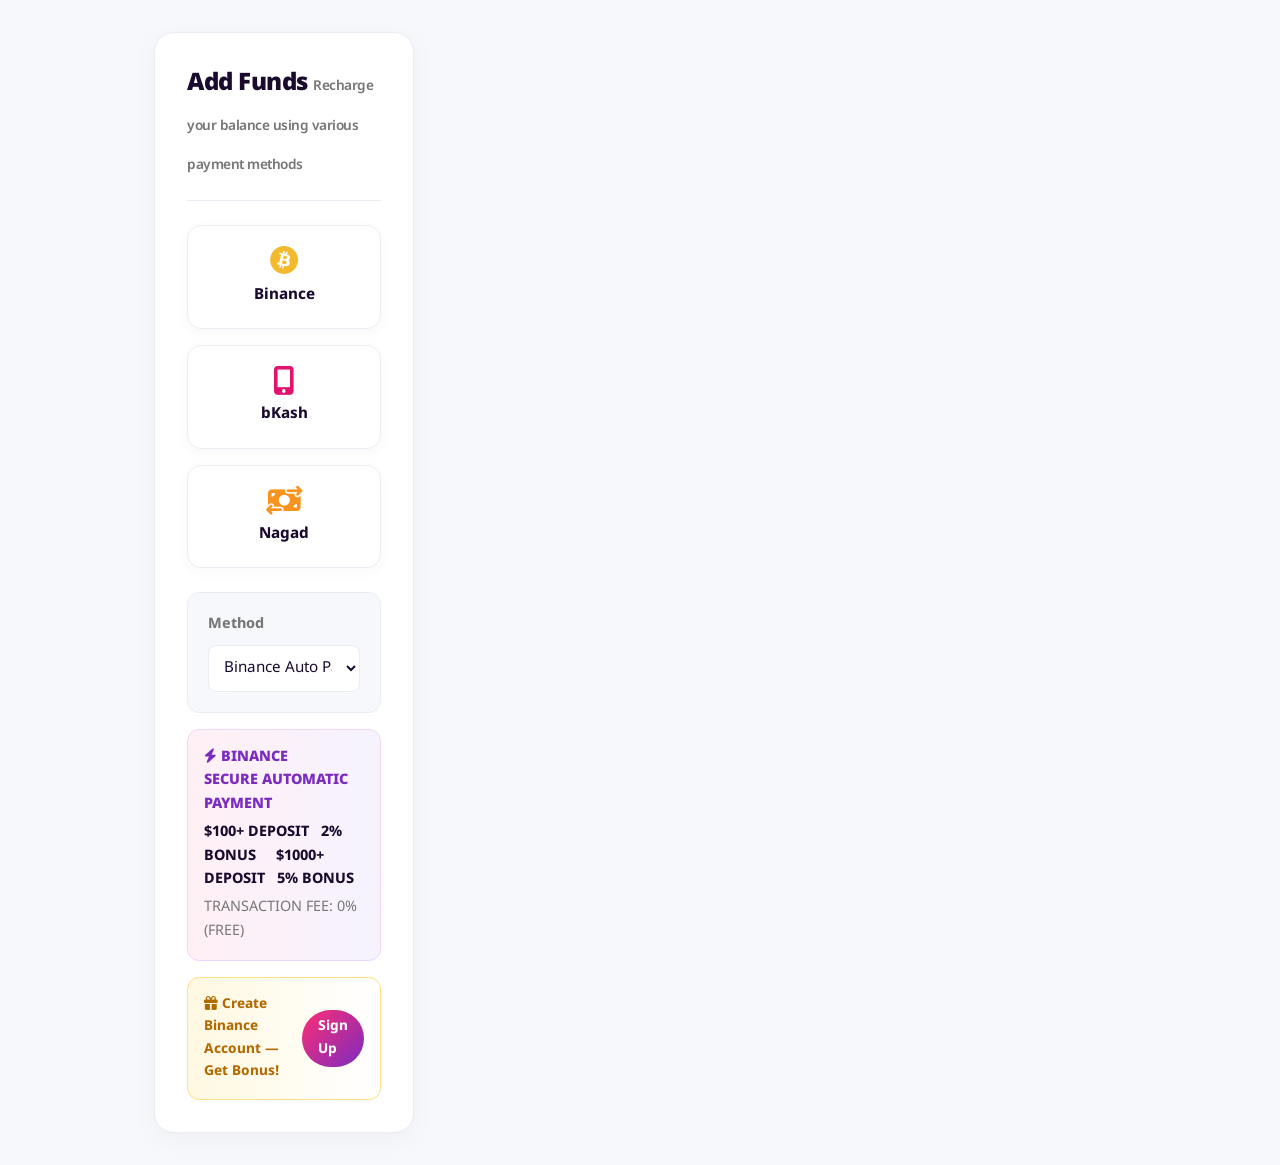
==== commit 8d7a8a16: "Add files via upload" ====
--- a/add-funds.html
+++ b/add-funds.html
@@ -47,10 +47,14 @@
 
 <div class="dashboard-layout">
 
+  <!-- Sidebar -->
+  <aside class="sidebar" style="padding:0;border:none;box-shadow:none;background:transparent;display:none;">
+  </aside>
+
   <!-- Main -->
   <main class="main-area">
     <header>
-      <h1>Add Funds </span></h1>
+      <h1>Add Funds <span>Recharge your balance using various payment methods</span></h1>
     </header>
 
     <div class="pay-grid">
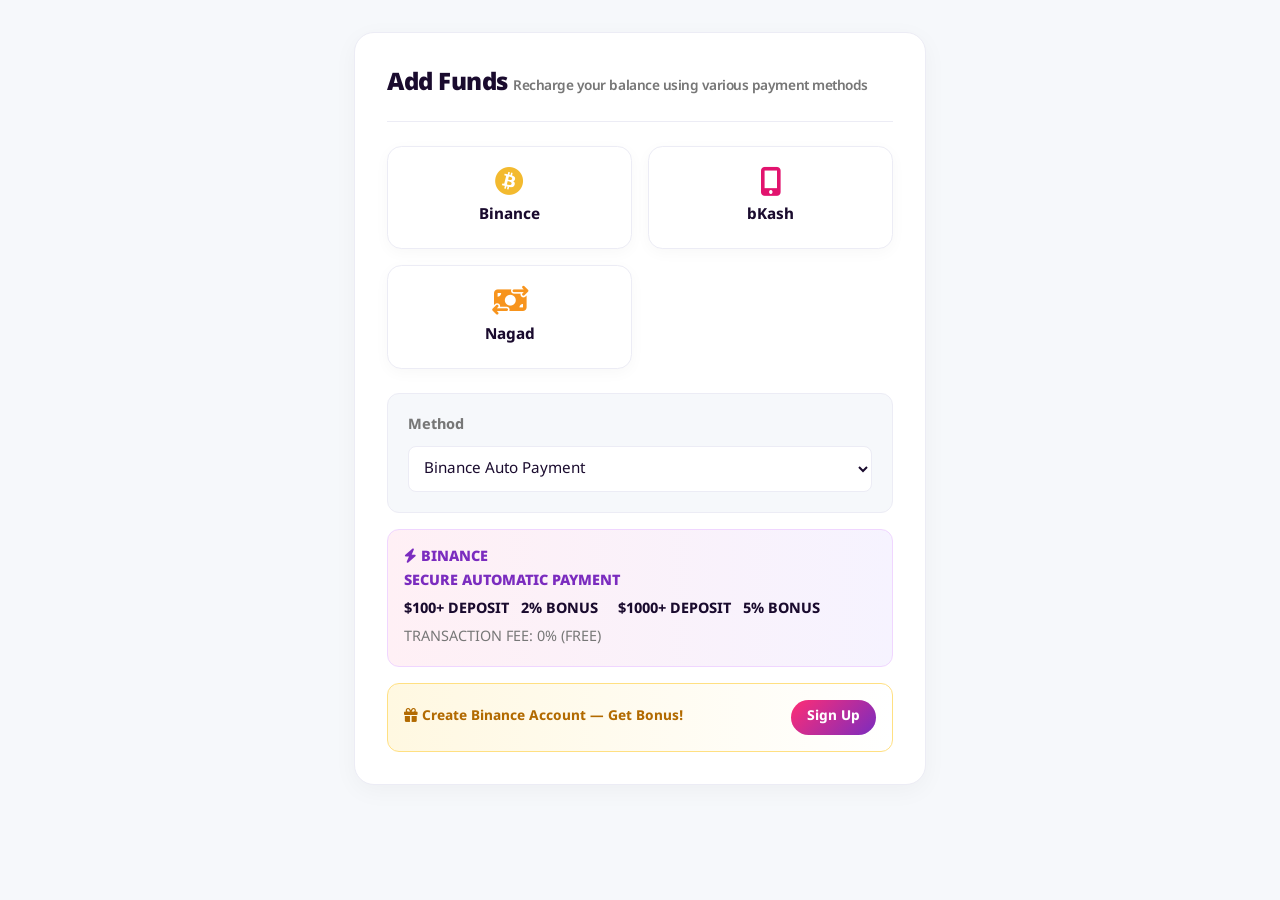
==== commit 42945432: "Add files via upload" ====
--- a/add-funds.html
+++ b/add-funds.html
@@ -9,7 +9,7 @@
 <link rel="stylesheet" href="https://cdnjs.cloudflare.com/ajax/libs/font-awesome/6.5.1/css/all.min.css">
 <style>
 body { background: #f6f8fb; color: #1a0b2e; font-family: 'Noto Sans Bengali', 'Inter', sans-serif; }
-.dashboard-layout { display: grid; grid-template-columns: 260px 1fr; gap: 1.5rem; max-width: 1100px; margin: 0 auto; padding: 2rem 5%; }
+.dashboard-layout { display: grid; grid-template-columns: 1fr; gap: 1.5rem; max-width: 700px; margin: 0 auto; padding: 2rem 5%; }
 .sidebar { background: #fff; border-radius: 1.25rem; padding: 1.5rem; border: 1px solid #ececf5; box-shadow: 0 6px 25px rgba(0,0,0,0.04); height: fit-content; }
 .profile-card { text-align: center; padding-bottom: 1.25rem; border-bottom: 1px solid #ececf5; margin-bottom: 1rem; }
 .profile-card img { width: 72px; height: 72px; border-radius: 50%; border: 3px solid #7b2cbf; object-fit: cover; margin-bottom: 0.5rem; }
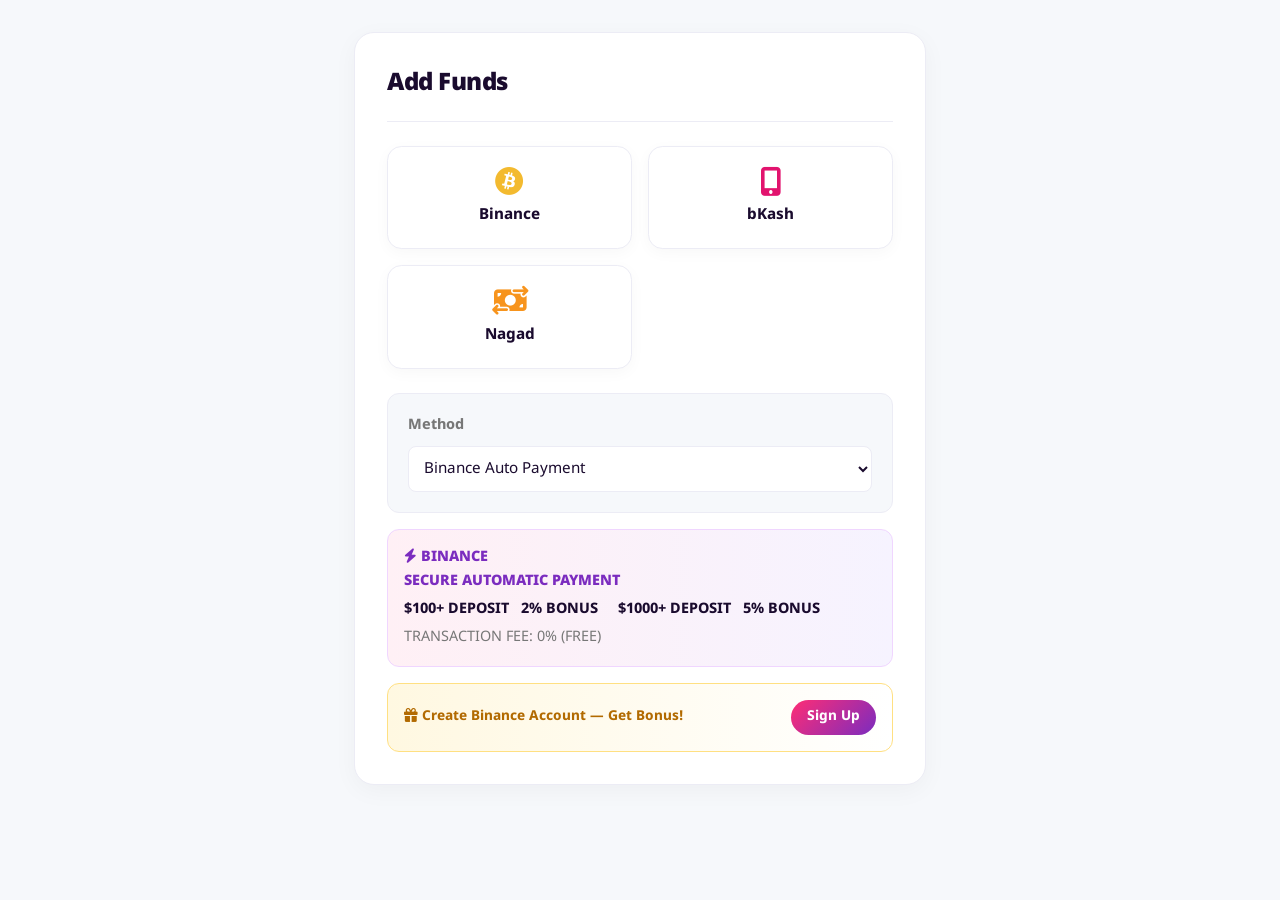
==== commit f658696f: "Update add-funds.html" ====
--- a/add-funds.html
+++ b/add-funds.html
@@ -54,7 +54,7 @@
   <!-- Main -->
   <main class="main-area">
     <header>
-      <h1>Add Funds <span>Recharge your balance using various payment methods</span></h1>
+                                    <h1>Add Funds</span></h1>
     </header>
 
     <div class="pay-grid">
